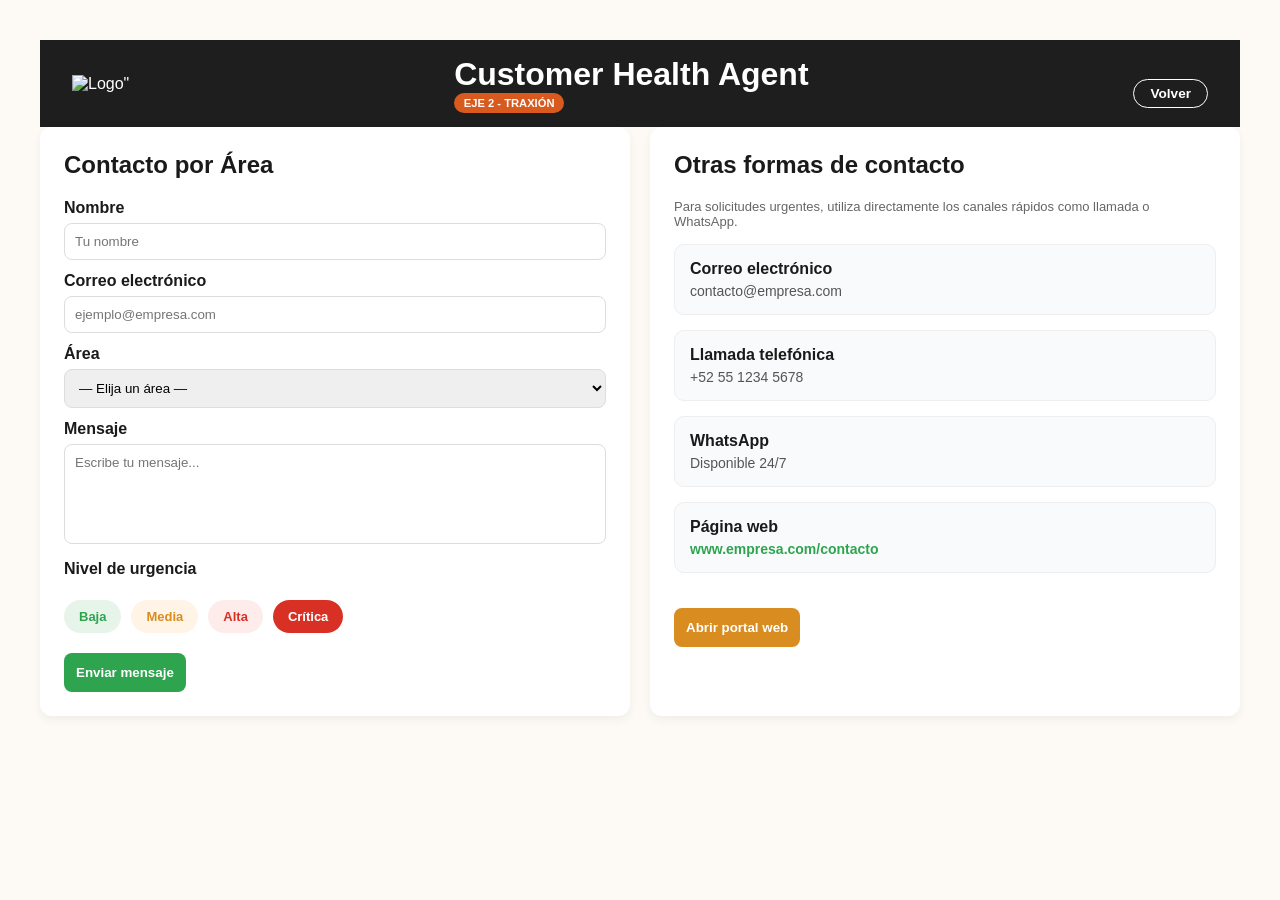
==== contacto_areas.html @ 9cf5ca28 "contacto areas" ====
<!DOCTYPE html>
<html lang="en">
<head>
    <meta charset="UTF-8">
    <meta name="viewport" content="width=device-width, initial-scale=1.0">
    <title>Customer Health Agent - Traxión</title>
    <link rel="stylesheet" href="css/contacto_areas_style.css">
</head>
<body>
    <header class="topbar">
            <div>
            <img class="logo" src="https://traxion.global/hubfs/traxion-global-sitio-mar24/Nuevos%20Logos%20REDIMENSI%C3%93N/Logos%20TRAXION%20-%20No%20tilde/SVG-500x150_17-TRAXION%20ESP%20GRIS.svg" alt=Logo">
        </div>
        <div class="topbar__logo">
            <h1>Customer Health Agent</h1>
            <span class="badge badge--brand">EJE 2 - TRAXIÓN</span>
        </div>
     
        <div class="topbar__filters">
            <a href="./index.html">
                <button class="btn btn--pill active">Volver</button>
            </a>
        </div>
          
    </header>
  <div class="container">

  <!-- FORMULARIO -->
  <div class="card">
    <h2>Contacto por Área</h2>

    <label>Nombre</label>
    <input type="text" placeholder="Tu nombre">

    <label>Correo electrónico</label>
    <input type="email" placeholder="ejemplo@empresa.com">

    <label>Área</label>
    <select id="areaSelect">
        <option value="" selected disabled>— Elija un área —</option>
        <option value="Transporte">Transporte</option>
        <option value="Logística">Logística</option>
        <option value="Tecnología">Tecnología y monitoreo</option>
        <option value="Atención al cliente">Atención al cliente</option>
        <option value="Almacén">Almacén</option>
    </select>

    <label>Mensaje</label>
    <textarea placeholder="Escribe tu mensaje..."></textarea>

    <label>Nivel de urgencia</label>
    <div class="urgency-group">
      <label class="chip low">
        <input type="radio" name="urgency" value="baja" checked>
        Baja
      </label>
      <label class="chip medium">
        <input type="radio" name="urgency" value="media">
        Media
      </label>
      <label class="chip high">
        <input type="radio" name="urgency" value="alta">
        Alta
      </label>
      <label class="chip critical">
        <input type="radio" name="urgency" value="critica">
        Crítica
      </label>
    </div>

    <button class="btn-primary">Enviar mensaje</button>
  </div>

  <!-- OPCIONES DE CONTACTO -->
  <div class="card">
    <h2>Otras formas de contacto</h2>
    <p style="font-size:13px;color:#666;margin-bottom:15px;">
      Para solicitudes urgentes, utiliza directamente los canales rápidos como llamada o WhatsApp.
    </p>
     <div id="contactInfo">
        <div class="contact-option">
      <h4>Correo electrónico</h4>
      <p>contacto@empresa.com</p>
    </div>

    <div class="contact-option">
      <h4>Llamada telefónica</h4>
      <p>+52 55 1234 5678</p>
    </div>

    <div class="contact-option">
      <h4>WhatsApp</h4>
      <p>Disponible 24/7</p>
    </div>

    <div class="contact-option">
      <h4>Página web</h4>
      <p>
        <a class="link" href="#">www.empresa.com/contacto</a>
      </p>
    </div>
    </div>
    

    <button class="btn-secondary">Abrir portal web</button>
  </div>

</div>
<script src="js/contacto_areas.js"></script>
</body>
</html>
---- css/contacto_areas_style.css ----
:root {
    --bg-app: #fdfaf6;
    --bg-card: #ffffff;
    --text-main: #1a1a1a;
    --text-muted: #888888;
    --danger: #d9381e;
    --danger-light: #fbeae8;
    --warning: #d98a1e;
    --warning-light: #fbf0e1;
    --success: #28a745;
    --success-light: #e8f5e9;
    --brand-dark: #1e1e1e;
    --brand-orange: #d95a1e;
    --border-color: #e0e0e0;
    --shadow: 0 2px 8px rgba(0,0,0,0.04);
}

* { margin: 0; padding: 0; box-sizing: border-box; font-family: 'Inter', sans-serif; }
body { background-color: var(--bg-app); color: var(--text-main); }
/* =========================================
/* ── TOPBAR ── */
.logo{
    height: 50px;
}
.topbar {
    display: flex;
    justify-content: space-between;
    align-items: center;
    padding: 1rem 2rem;
    background-color: var(--brand-dark);
    color: white;
    /* position: sticky;
    top: 0;
    z-index: 1000; */
    flex-wrap: wrap;
    gap: 0.75rem;
}
.topbarlogo { display: flex; align-items: center; gap: 1rem; flex-wrap: wrap; }
.topbarlogo h1 { font-size: 1.5rem; font-weight: 700; letter-spacing: -0.5px; }

.topbar__filters { display: flex; gap: 0.75rem; flex-wrap: wrap; }

.badge {
    padding: 0.25rem 0.6rem; border-radius: 12px; font-size: 0.7rem;
    font-weight: 700; text-transform: uppercase; white-space: nowrap;
}
.badge--brand { background-color: var(--brand-orange); color: white; border-radius: 20px; }

.btn--pill {
    padding: 0.4rem 1rem; border-radius: 20px; background: transparent;
    border: 1px solid #444; color: #ccc; cursor: pointer; font-size: 0.85rem;
    white-space: nowrap; transition: all 0.2s;
}
.btn--pill:hover { border-color: white; color: white; }
.btn--pill.active { border-color: white; color: white; }

body {
  font-family: Arial, sans-serif;
  background-color: var(--bg-app);
  margin: 0;
  padding: 40px;
}

.container {
  display: flex;
  gap: 20px;
}

.card {
  background: white;
  border-radius: 12px;
  padding: 24px;
  box-shadow: 0 4px 10px rgba(0,0,0,0.05);
  flex: 1;
}

h2 {
  margin-bottom: 20px;
}

label {
  display: block;
  margin-top: 12px;
  font-weight: bold;
}

input, select, textarea {
  width: 100%;
  padding: 10px;
  margin-top: 6px;
  border-radius: 8px;
  border: 1px solid #ddd;
}

textarea {
  resize: none;
  height: 100px;
}

button {
  margin-top: 20px;
  padding: 12px;
  border: none;
  border-radius: 8px;
  font-weight: bold;
  cursor: pointer;
}

.btn-primary {
  background-color: #2ea44f;
  color: white;
}

.btn-secondary {
  background-color: #d98c1f;
  color: white;
}

.contact-option {
  background: #f9fafb;
  border-radius: 10px;
  padding: 15px;
  margin-bottom: 15px;
  border: 1px solid #eee;
}

.contact-option h4 {
  margin: 0 0 5px 0;
}

.contact-option p {
  margin: 0;
  font-size: 14px;
  color: #555;
}

.link {
  color: #2ea44f;
  font-weight: bold;
  text-decoration: none;
}

.urgency-group {
  display: flex;
  gap: 10px;
  margin-top: 10px;
  flex-wrap: wrap;
}

.chip {
  padding: 8px 14px;
  border-radius: 20px;
  cursor: pointer;
  font-weight: bold;
  font-size: 13px;
  border: 1px solid transparent;
}

.chip input {
  display: none;
}

.low { background-color: #e6f4ea; color: #2ea44f; }
.medium { background-color: #fff4e5; color: #d98c1f; }
.high { background-color: #fdecea; color: #d93025; }
.critical { background-color: #d93025; color: white; }

.chip:hover {
  opacity: 0.85;
}
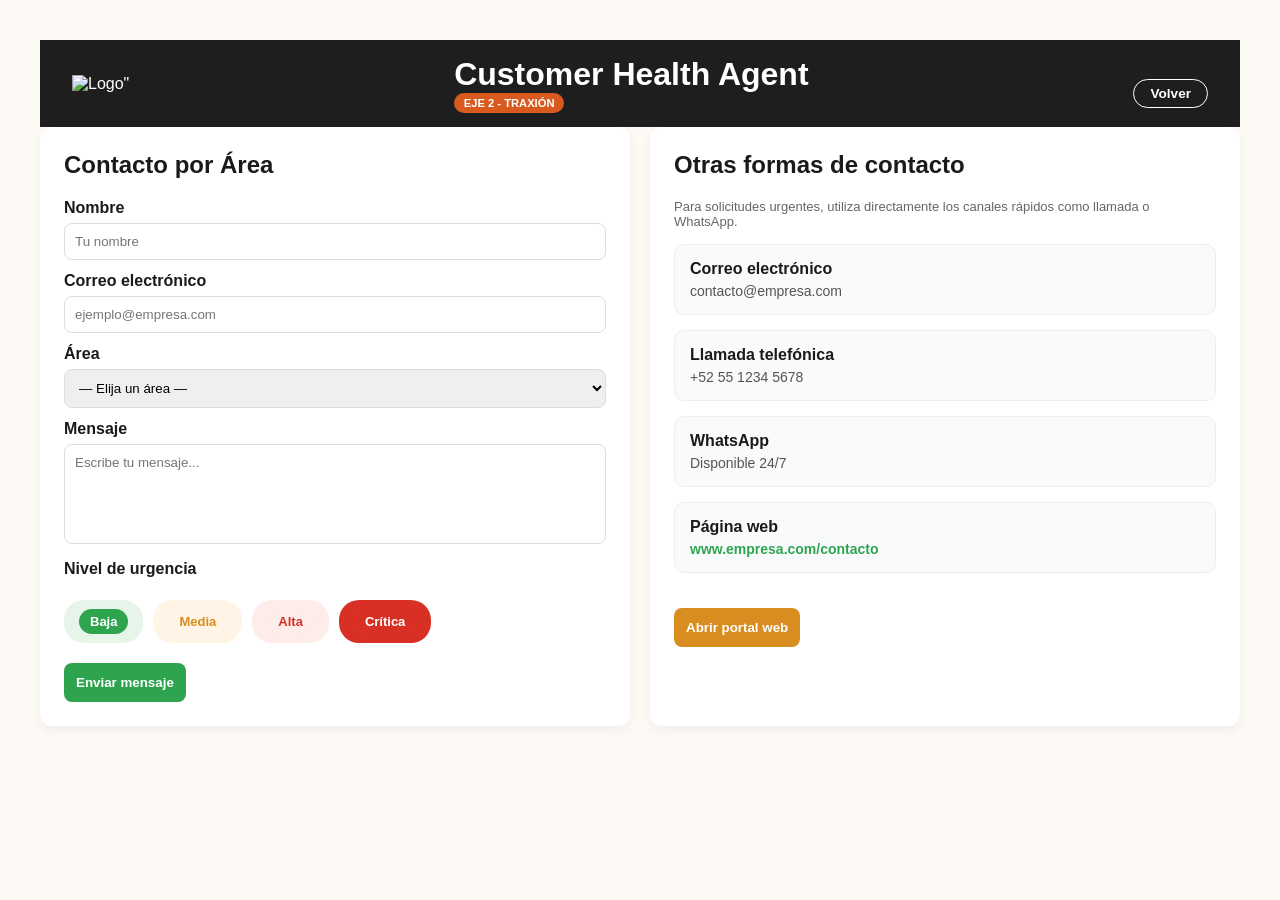
==== commit 7f56f1ad: "botones" ====
--- a/contacto_areas.html
+++ b/contacto_areas.html
@@ -50,22 +50,22 @@
 
     <label>Nivel de urgencia</label>
     <div class="urgency-group">
-      <label class="chip low">
+    <label class="chip low">
         <input type="radio" name="urgency" value="baja" checked>
-        Baja
-      </label>
-      <label class="chip medium">
+        <span>Baja</span>
+    </label>
+    <label class="chip medium">
         <input type="radio" name="urgency" value="media">
-        Media
-      </label>
-      <label class="chip high">
+        <span>Media</span>
+    </label>
+    <label class="chip high">
         <input type="radio" name="urgency" value="alta">
-        Alta
-      </label>
-      <label class="chip critical">
+        <span>Alta</span>
+    </label>
+    <label class="chip critical">
         <input type="radio" name="urgency" value="critica">
-        Crítica
-      </label>
+        <span>Crítica</span>
+    </label>
     </div>
 
     <button class="btn-primary">Enviar mensaje</button>
--- a/css/contacto_areas_style.css
+++ b/css/contacto_areas_style.css
@@ -167,4 +167,28 @@
 
 .chip:hover {
   opacity: 0.85;
-}+}
+
+/* Base de los chips */
+.chip span {
+  display: inline-block;
+  padding: 4px 10px;
+  border-radius: 20px;
+  cursor: pointer;
+  font-weight: bold;
+  font-size: 13px;
+  border: 1px solid transparent;
+  transition: all 0.2s;
+}
+
+/* Colores por tipo */
+.low span { background-color: #e6f4ea; color: #2ea44f; }
+.medium span { background-color: #fff4e5; color: #d98c1f; }
+.high span { background-color: #fdecea; color: #d93025; }
+.critical span { background-color: #d93025; color: white; }
+
+/* Color activo al seleccionar */
+.low input:checked + span { background-color: #2ea44f; color: white; }
+.medium input:checked + span { background-color: #d98c1f; color: white; }
+.high input:checked + span { background-color: #d93025; color: white; }
+.critical input:checked + span { background-color: #b71c1c; color: white; }
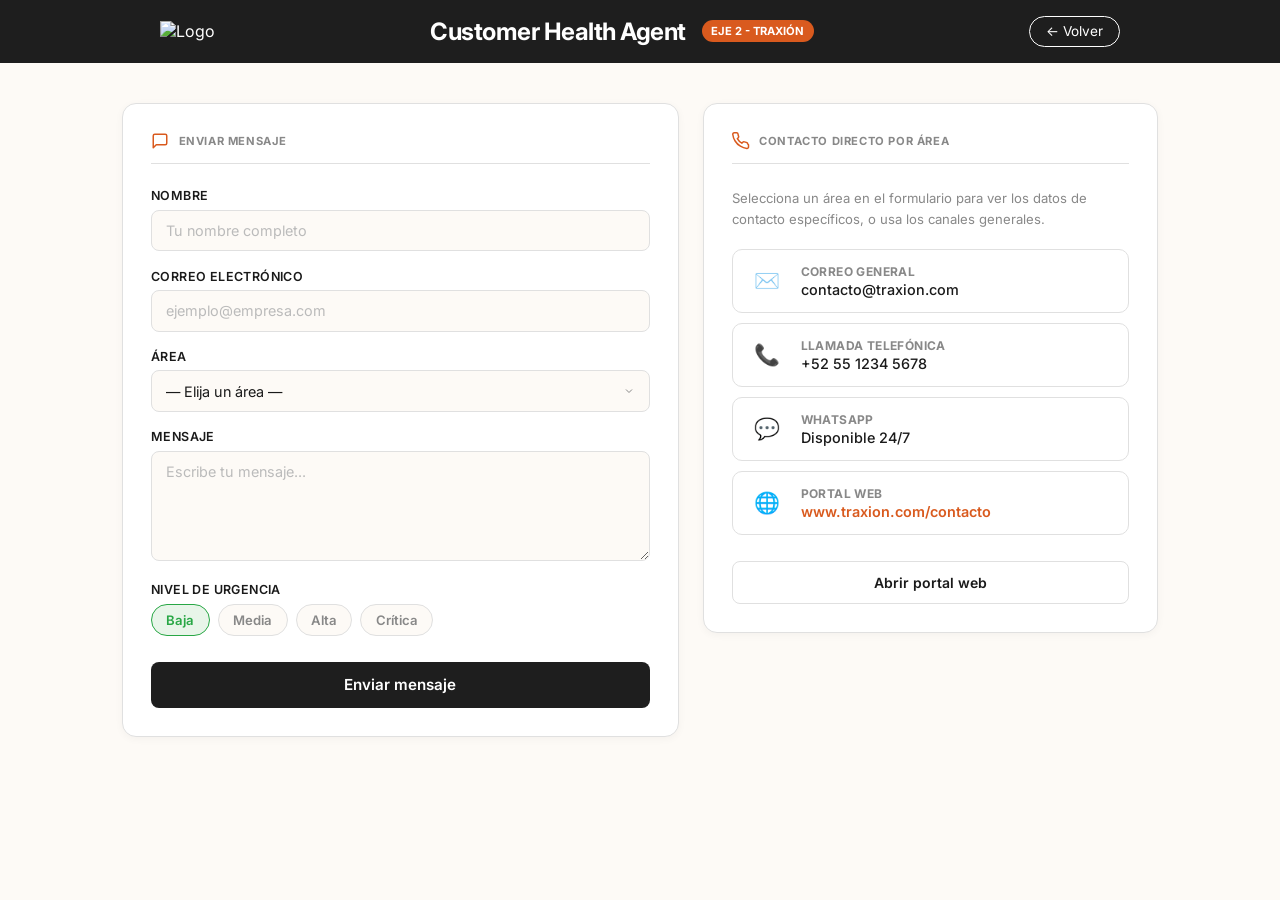
==== commit 4fd5e391: "corregi cosas" ====
--- a/contacto_areas.html
+++ b/contacto_areas.html
@@ -1,111 +1,136 @@
 <!DOCTYPE html>
-<html lang="en">
+<html lang="es">
 <head>
     <meta charset="UTF-8">
     <meta name="viewport" content="width=device-width, initial-scale=1.0">
-    <title>Customer Health Agent - Traxión</title>
+    <title>Contacto por Área - Traxión</title>
+    <link href="https://fonts.googleapis.com/css2?family=Inter:wght@400;500;600;700&display=swap" rel="stylesheet">
+    <link rel="stylesheet" href="css/styles.css"> 
     <link rel="stylesheet" href="css/contacto_areas_style.css">
 </head>
 <body>
     <header class="topbar">
-            <div>
-            <img class="logo" src="https://traxion.global/hubfs/traxion-global-sitio-mar24/Nuevos%20Logos%20REDIMENSI%C3%93N/Logos%20TRAXION%20-%20No%20tilde/SVG-500x150_17-TRAXION%20ESP%20GRIS.svg" alt=Logo">
+        <div>
+            <img class="logo" src="https://traxion.global/hubfs/traxion-global-sitio-mar24/Nuevos%20Logos%20REDIMENSI%C3%93N/Logos%20TRAXION%20-%20No%20tilde/SVG-500x150_17-TRAXION%20ESP%20GRIS.svg" alt="Logo">
         </div>
         <div class="topbar__logo">
             <h1>Customer Health Agent</h1>
             <span class="badge badge--brand">EJE 2 - TRAXIÓN</span>
         </div>
-     
         <div class="topbar__filters">
-            <a href="./index.html">
-                <button class="btn btn--pill active">Volver</button>
+            <a href="index.html" style="text-decoration:none;">
+                <button class="btn btn--pill active">← Volver</button>
             </a>
         </div>
-          
     </header>
-  <div class="container">
 
-  <!-- FORMULARIO -->
-  <div class="card">
-    <h2>Contacto por Área</h2>
+    <div class="contacto-container">
 
-    <label>Nombre</label>
-    <input type="text" placeholder="Tu nombre">
+        <!-- FORMULARIO -->
+        <div class="contacto-card">
+            <div class="contacto-card__header">
+                <svg width="18" height="18" viewBox="0 0 24 24" fill="none" stroke="currentColor" stroke-width="2" stroke-linecap="round" stroke-linejoin="round"><path d="M21 15a2 2 0 0 1-2 2H7l-4 4V5a2 2 0 0 1 2-2h14a2 2 0 0 1 2 2z"></path></svg>
+                Enviar Mensaje
+            </div>
 
-    <label>Correo electrónico</label>
-    <input type="email" placeholder="ejemplo@empresa.com">
+            <div class="form-group">
+                <label class="form-label">Nombre</label>
+                <input type="text" id="inputNombre" class="form-input" placeholder="Tu nombre completo">
+            </div>
 
-    <label>Área</label>
-    <select id="areaSelect">
-        <option value="" selected disabled>— Elija un área —</option>
-        <option value="Transporte">Transporte</option>
-        <option value="Logística">Logística</option>
-        <option value="Tecnología">Tecnología y monitoreo</option>
-        <option value="Atención al cliente">Atención al cliente</option>
-        <option value="Almacén">Almacén</option>
-    </select>
+            <div class="form-group">
+                <label class="form-label">Correo electrónico</label>
+                <input type="email" id="inputCorreo" class="form-input" placeholder="ejemplo@empresa.com">
+            </div>
 
-    <label>Mensaje</label>
-    <textarea placeholder="Escribe tu mensaje..."></textarea>
+            <div class="form-group">
+                <label class="form-label">Área</label>
+                <select id="areaSelect" class="form-input">
+                    <option value="" selected disabled>— Elija un área —</option>
+                    <option value="Transporte">Transporte</option>
+                    <option value="Logística">Logística</option>
+                    <option value="Tecnología">Tecnología y monitoreo</option>
+                    <option value="Atención al cliente">Atención al cliente</option>
+                    <option value="Almacén">Almacén</option>
+                </select>
+            </div>
 
-    <label>Nivel de urgencia</label>
-    <div class="urgency-group">
-    <label class="chip low">
-        <input type="radio" name="urgency" value="baja" checked>
-        <span>Baja</span>
-    </label>
-    <label class="chip medium">
-        <input type="radio" name="urgency" value="media">
-        <span>Media</span>
-    </label>
-    <label class="chip high">
-        <input type="radio" name="urgency" value="alta">
-        <span>Alta</span>
-    </label>
-    <label class="chip critical">
-        <input type="radio" name="urgency" value="critica">
-        <span>Crítica</span>
-    </label>
+            <div class="form-group">
+                <label class="form-label">Mensaje</label>
+                <textarea id="inputMensaje" class="form-input form-textarea" placeholder="Escribe tu mensaje..."></textarea>
+            </div>
+
+            <div class="form-group">
+                <label class="form-label">Nivel de urgencia</label>
+                <div class="urgency-group">
+                    <label class="chip chip--low">
+                        <input type="radio" name="urgency" value="baja" checked>
+                        <span>Baja</span>
+                    </label>
+                    <label class="chip chip--medium">
+                        <input type="radio" name="urgency" value="media">
+                        <span>Media</span>
+                    </label>
+                    <label class="chip chip--high">
+                        <input type="radio" name="urgency" value="alta">
+                        <span>Alta</span>
+                    </label>
+                    <label class="chip chip--critical">
+                        <input type="radio" name="urgency" value="critica">
+                        <span>Crítica</span>
+                    </label>
+                </div>
+            </div>
+
+            <button class="btn-send" id="btnEnviar">Enviar mensaje</button>
+        </div>
+
+        <!-- OPCIONES DE CONTACTO DIRECTO -->
+        <div class="contacto-card">
+            <div class="contacto-card__header">
+                <svg width="18" height="18" viewBox="0 0 24 24" fill="none" stroke="currentColor" stroke-width="2" stroke-linecap="round" stroke-linejoin="round"><path d="M22 16.92v3a2 2 0 0 1-2.18 2 19.79 19.79 0 0 1-8.63-3.07A19.5 19.5 0 0 1 4.15 12 19.79 19.79 0 0 1 1.07 3.38 2 2 0 0 1 3.06 1h3a2 2 0 0 1 2 1.72c.127.96.361 1.903.7 2.81a2 2 0 0 1-.45 2.11L7.09 8.91a16 16 0 0 0 6 6l1.27-1.27a2 2 0 0 1 2.11-.45c.907.339 1.85.573 2.81.7A2 2 0 0 1 21 16z"></path></svg>
+                Contacto Directo por Área
+            </div>
+            <p class="contacto-card__subtitle">
+                Selecciona un área en el formulario para ver los datos de contacto específicos, o usa los canales generales.
+            </p>
+
+            <div id="contactInfo">
+                <div class="contact-option">
+                    <div class="contact-option__icon">✉️</div>
+                    <div>
+                        <h4 class="contact-option__title">Correo general</h4>
+                        <p class="contact-option__value">contacto@traxion.com</p>
+                    </div>
+                </div>
+                <div class="contact-option">
+                    <div class="contact-option__icon">📞</div>
+                    <div>
+                        <h4 class="contact-option__title">Llamada telefónica</h4>
+                        <p class="contact-option__value">+52 55 1234 5678</p>
+                    </div>
+                </div>
+                <div class="contact-option">
+                    <div class="contact-option__icon">💬</div>
+                    <div>
+                        <h4 class="contact-option__title">WhatsApp</h4>
+                        <p class="contact-option__value">Disponible 24/7</p>
+                    </div>
+                </div>
+                <div class="contact-option">
+                    <div class="contact-option__icon">🌐</div>
+                    <div>
+                        <h4 class="contact-option__title">Portal web</h4>
+                        <p class="contact-option__value"><a class="contacto-link" href="#">www.traxion.com/contacto</a></p>
+                    </div>
+                </div>
+            </div>
+
+            <button class="btn-secondary-contacto">Abrir portal web</button>
+        </div>
+
     </div>
 
-    <button class="btn-primary">Enviar mensaje</button>
-  </div>
-
-  <!-- OPCIONES DE CONTACTO -->
-  <div class="card">
-    <h2>Otras formas de contacto</h2>
-    <p style="font-size:13px;color:#666;margin-bottom:15px;">
-      Para solicitudes urgentes, utiliza directamente los canales rápidos como llamada o WhatsApp.
-    </p>
-     <div id="contactInfo">
-        <div class="contact-option">
-      <h4>Correo electrónico</h4>
-      <p>contacto@empresa.com</p>
-    </div>
-
-    <div class="contact-option">
-      <h4>Llamada telefónica</h4>
-      <p>+52 55 1234 5678</p>
-    </div>
-
-    <div class="contact-option">
-      <h4>WhatsApp</h4>
-      <p>Disponible 24/7</p>
-    </div>
-
-    <div class="contact-option">
-      <h4>Página web</h4>
-      <p>
-        <a class="link" href="#">www.empresa.com/contacto</a>
-      </p>
-    </div>
-    </div>
-    
-
-    <button class="btn-secondary">Abrir portal web</button>
-  </div>
-
-</div>
-<script src="js/contacto_areas.js"></script>
+    <script src="js/contacto_areas.js"></script>
 </body>
 </html>
--- a/css/styles.css
+++ b/css/styles.css
@@ -0,0 +1,451 @@
+/* =========================================
+   1. VARIABLES Y COLORES
+   ========================================= */
+:root {
+    --bg-app: #fdfaf6;
+    --bg-card: #ffffff;
+    --text-main: #1a1a1a;
+    --text-muted: #888888;
+    --danger: #d9381e;
+    --danger-light: #fbeae8;
+    --warning: #d98a1e;
+    --warning-light: #fbf0e1;
+    --success: #28a745;
+    --success-light: #e8f5e9;
+    --brand-dark: #1e1e1e;
+    --brand-orange: #d95a1e;
+    --border-color: #e0e0e0;
+    --shadow: 0 2px 8px rgba(0,0,0,0.04);
+}
+
+* { margin: 0; padding: 0; box-sizing: border-box; font-family: 'Inter', sans-serif; }
+body { background-color: var(--bg-app); color: var(--text-main); }
+
+/* =========================================
+   2. TOPBAR
+   ========================================= */
+.topbar {
+    display: flex;
+    justify-content: space-between;
+    align-items: center;
+    padding: 1rem 10rem;
+    background-color: var(--brand-dark);
+    color: white;
+    flex-wrap: wrap;     
+    gap: 0.75rem;        
+    position: sticky;    /* Le dice al navegador que se "pegue" al hacer scroll */
+    top: 0;              /* Se pega exactamente en el tope (0 pixeles) de la pantalla */
+    z-index: 1000;       /* Asegura que la barra siempre pase por encima de las tarjetas y no por detrás */
+}
+.topbar__logo { display: flex; align-items: center; gap: 1rem; flex-wrap: wrap; }
+.topbar__logo h1 { font-size: 1.5rem; font-weight: 700; letter-spacing: -0.5px; }
+.topbar__subtitle { color: #aaa; font-size: 0.85rem; margin-left: 1rem; }
+
+.topbar__filters { display: flex; gap: 0.5rem; flex-wrap: wrap; } /* ← flex-wrap NUEVO */
+
+/* =========================================
+   3. DASHBOARD Y LAYOUT
+   ========================================= */
+.logo{
+    height: 50px;
+}
+
+.dashboard { max-width: 1280px; margin: 0 auto; padding: 2rem; }
+
+.kpi-summary {
+    display: grid;
+    grid-template-columns: repeat(4, 1fr);
+    gap: 1rem;
+    margin-bottom: 2rem;
+}
+
+.clients__header {
+    display: flex;
+    justify-content: space-between;
+    align-items: center;
+    margin-bottom: 1.5rem;
+    border-top: 1px solid var(--border-color);
+    padding-top: 1.5rem;
+    flex-wrap: wrap;   
+    gap: 0.75rem;      
+}
+.clients__header h2 { font-size: 1.2rem; font-weight: 600; }
+
+.clients__grid {
+    display: grid;
+    grid-template-columns: repeat(3, 1fr);
+    gap: 1.5rem;
+}
+
+/* =========================================
+   3.5. GRAFICAS (Grafica y agente)
+   ========================================= */
+.Logistic {
+    display: grid;
+    grid-template-columns: 1.25fr 1fr;
+    gap: 1.5rem;
+    margin-bottom: 2rem;
+}
+
+.graphics, .panel-analisis {
+    background: var(--bg-card);
+    border-radius: 12px;
+    padding: 1.5rem;
+    box-shadow: var(--shadow);
+    border: 1px solid var(--border-color);
+    display: flex;
+    flex-direction: column;
+}
+
+/* Encabezado de sección — igual que clients__header */
+.graphics h2 {
+    font-size: 1.2rem;
+    font-weight: 600;
+    color: var(--text-main);
+    padding-bottom: 1rem;
+    border-bottom: 1px solid var(--border-color);
+    margin-bottom: 0;
+}
+
+/* Label "AGENTE AI" — igual que kpi-card__title */
+.panel-analisis__eyebrow {
+    font-size: 0.75rem;
+    font-weight: 700;
+    color: var(--brand-orange);
+    text-transform: uppercase;
+    letter-spacing: 0.5px;
+    margin-bottom: 0.35rem;
+}
+
+/* Título principal del panel */
+.panel-analisis h3 {
+    font-size: 1.2rem;
+    font-weight: 600;
+    color: var(--text-main);
+    padding-bottom: 1rem;
+    border-bottom: 1px solid var(--border-color);
+    margin-bottom: 1rem;
+}
+
+.panel-analisis p {
+    font-size: 0.875rem;
+    color: var(--text-muted);
+    line-height: 1.65;
+    flex: 1;
+    margin-bottom: 1.5rem;
+}
+
+.panel-analisis b {
+    color: var(--text-main);
+    font-weight: 600;
+}
+
+/* ── Gráfica de barras ── */
+.grafica {
+    height: 200px;
+    display: flex;
+    align-items: flex-end;
+    justify-content: space-around;
+    position: relative;
+    padding-bottom: 8px;
+    border-bottom: 2px solid var(--border-color);
+    margin-top: 2rem;
+    margin-bottom: 1.25rem;
+}
+
+.meta {
+    position: absolute;
+    bottom: 85%;
+    left: 0;
+    width: 100%;
+    border-top: 1px dashed var(--border-color);
+    z-index: 1;
+}
+
+.meta span {
+    position: absolute;
+    top: -7px;           /* Centra el número exactamente a la mitad de la línea */
+    right: 0;            /* Lo mueve a la derecha, donde se ve más limpio */
+    left: auto;          /* Anula el left:0 que estaba causando el problema */
+    font-size: 0.75rem;
+    color: var(--text-muted);
+    font-weight: 700;
+    background: var(--bg-card); /* Fondo blanco para que corte la línea punteada */
+    padding-left: 10px;  /* Le da un respiro visual antes de que empiece la línea */
+    line-height: 1;
+}
+
+.grupo-barra {
+    display: flex;
+    flex-direction: column;
+    align-items: center;
+    width: clamp(70px, 16vw, 100px);
+    z-index: 2;
+    height: 100%;
+    justify-content: flex-end;
+}
+
+.barra {
+    width: 60px;
+    border-radius: 6px 6px 0 0;
+    display: flex;
+    justify-content: center;
+    align-items: flex-start;
+    padding-top: 6px;
+    transition: height 0.9s cubic-bezier(0.34, 1.56, 0.64, 1);
+}
+
+.porcentaje {
+    color: white;
+    font-size: 0.7rem;
+    font-weight: 700;
+}
+
+.titulo-barra {
+    font-size: 8rem;
+    font-weight: 500;
+    color: var(--text-muted);
+    text-align: center;
+    margin-top: 15px;
+    line-height: 1.2;
+    height: 28px;
+}
+
+/* ── Leyenda ── */
+.leyenda {
+    display: flex;
+    justify-content: center;
+    gap: 1.25rem;
+}
+
+.estado {
+    display: flex;
+    align-items: center;
+    gap: 6px;
+    font-size: 0.75rem;
+    color: var(--text-muted);
+}
+
+.estado .color {
+    width: 10px;
+    height: 10px;
+    border-radius: 3px;
+}
+
+.color.verde   { background-color: var(--success); }
+.color.amarillo { background-color: var(--warning); }
+.color.rojo    { background-color: var(--danger); }
+
+/* ── Botones del panel — reutilizan el sistema existente ── */
+.botones {
+    display: flex;
+    flex-direction: column;
+    gap: 0.75rem;
+}
+
+.btn-contacto {
+   width: 100%;
+    padding: 0.85rem 1rem;
+    font-size: 0.9rem;
+    font-weight: 600; /* Letra un poco más gruesa para que se lea mejor */
+    text-align: center;
+    border-radius: 8px; /* Bordes redondeados modernos estilo píldora */
+    cursor: pointer;
+    transition: all 0.2s ease;
+     background-color: var(--bg-card);
+}
+.btn-contacto {
+    border: 1px solid var(--border-color);
+    color: var(--text-main);
+    background-color: transparent;
+}
+
+.btn-contacto:hover {
+    background-color: #f0f0f0;
+    border-color: #bbb;
+}
+
+
+.btn-analisis {
+    flex: 1;
+    padding: 0.7rem 1rem;
+    font-size: 0.85rem;
+    font-weight: 500;
+    text-align: center;
+    border-radius: 8px;
+    border: 1px solid #000;
+    background-color: #000;
+    color: #fff;
+    cursor: pointer;
+    transition: all 0.2s ease;
+}
+.btn-analisis:hover {
+    background-color: #333;
+    box-shadow: 0 4px 8px rgba(0,0,0,0.15);
+    transform: translateY(-1px);
+}
+
+@media (max-width: 900px) {
+    .Logistic { grid-template-columns: 1fr; }
+    .barra { width: clamp(35px, 9vw, 55px); } /* ← Barras más anchas en móvil */
+    .grupo-barra { width: clamp(50px, 12vw, 70px); }
+}
+/* =========================================
+   4. TARJETAS (CARDS)
+   ========================================= */
+.kpi-card, .client-card {
+    background-color: var(--bg-card);
+    border-radius: 12px;
+    padding: 1.2rem;
+    box-shadow: var(--shadow);
+    border: 1px solid var(--border-color);
+}
+
+.kpi-card { display: flex; flex-direction: column; gap: 0.5rem; }
+.kpi-card__title { font-size: 0.75rem; font-weight: 700; color: var(--text-muted); letter-spacing: 0.5px; }
+.kpi-card__value { font-size: 2rem; font-weight: 600; }
+.kpi-card__subtitle { font-size: 0.85rem; color: var(--text-muted); }
+
+.client-card {
+    display: flex;
+    flex-direction: column;
+    position: relative;
+    overflow: hidden;
+    padding: 24px;
+}
+
+.card--danger { border-top: 4px solid var(--danger); }
+.card--warning { border-top: 4px solid var(--warning); }
+.card--success { border-top: 4px solid var(--success); }
+
+.client-card__header {
+    display: flex;
+    justify-content: space-between;
+    align-items: flex-start;
+    margin-bottom: 1rem;
+    gap: 0.5rem;         
+}
+
+.client-card__name { font-size: 1.1rem; font-weight: 600; margin-bottom: 0.2rem; }
+.client-card__meta { font-size: 0.8rem; color: var(--text-muted); }
+
+.client-card__metrics {
+    display: flex;
+    justify-content: space-between;
+    margin-bottom: 0.75rem;
+}
+
+.metric { display: flex; flex-direction: column; align-items: center; gap: 0.2rem; }
+.metric__value { font-weight: 600; font-size: 1.1rem; }
+.metric__label { font-size: 0.7rem; color: var(--text-muted); text-transform: uppercase; }
+
+.client-card__trend { margin-bottom: 1rem; }
+.badge-trend { font-size: 0.8rem; font-weight: 500; }
+
+/* =========================================
+   5. BOTONES Y ETIQUETAS
+   ========================================= */
+.badge {
+    padding: 0.25rem 0.6rem;
+    border-radius: 12px;
+    font-size: 0.7rem;
+    font-weight: 700;
+    text-transform: uppercase;
+    white-space: nowrap;  
+    flex-shrink: 0;       
+}
+.badge--brand { background-color: var(--brand-orange); color: white; border-radius: 20px; }
+.badge--danger-light { background-color: var(--danger-light); color: var(--danger); }
+.badge--warning-light { background-color: var(--warning-light); color: var(--warning); }
+.badge--success-light { background-color: var(--success-light); color: var(--success); }
+
+.btn--pill {
+    padding: 0.4rem 1rem;
+    border-radius: 20px;
+    background: transparent;
+    border: 1px solid #444;
+    color: #ccc;
+    cursor: pointer;
+    font-size: 0.85rem;
+    white-space: nowrap;
+}
+.btn--pill.active { border-color: white; color: white; }
+
+.client-card__actions {
+    display: flex;
+    gap: 10px;
+    margin-top: auto;
+    padding-top: 1rem;
+}
+
+.btn--outline-full {
+    flex: 1;
+    padding: 0.7rem 0.5rem;
+    font-size: 0.85rem;
+    font-weight: 500;
+    text-align: center;
+    text-decoration: none;
+    border-radius: 8px;
+    border: 1px solid var(--border-color);
+    color: var(--text-main);
+    background-color: #f9f9f9;
+    transition: all 0.2s ease;
+    display: inline-block;
+    white-space: nowrap;
+}
+.btn--outline-full:hover { background-color: #eeeeee; border-color: #bbbbbb; color: #000; }
+.btn--primary { background-color: #000 !important; color: #fff !important; border-color: #000 !important; }
+.btn--primary:hover { background-color: #333 !important; color: #fff !important; box-shadow: 0 4px 8px rgba(0,0,0,0.2); }
+
+.search-bar {
+    padding: 0.6rem 1rem;
+    border-radius: 30px;
+    border: 1px solid var(--border-color);
+    width: 300px;
+    font-size: 0.9rem;
+    outline: none;
+    background-color: #ffffff;
+    transition: all 0.3s ease;
+}
+.search-bar:focus {
+    border-color: var(--border-color);
+    box-shadow: 0 0 0 4px rgba(221,177,157,0.1);
+    width: 350px;
+}
+
+.text-danger { color: var(--danger); }
+.text-warning { color: var(--warning); }
+.text-success { color: var(--success); }
+.text-main { color: var(--text-main); }
+
+/* =========================================
+   6. RESPONSIVE  ← TODO NUEVO
+   ========================================= */
+@media (max-width: 1100px) {
+    .topbar { padding: 1rem 2rem; }
+}
+
+@media (max-width: 900px) {
+    .kpi-summary { grid-template-columns: repeat(2, 1fr); }
+    .clients__grid { grid-template-columns: repeat(2, 1fr); }
+    .search-bar { width: 220px; }
+    .search-bar:focus { width: 240px; }
+}
+
+@media (max-width: 600px) {
+    .topbar { padding: 0.75rem 1rem; }
+    .topbar__logo h1 { font-size: 1.1rem; }
+    .dashboard { padding: 1rem; }
+    .kpi-summary { grid-template-columns: repeat(2, 1fr); gap: 0.75rem; }
+    .kpi-card__value { font-size: 1.6rem; }
+    .clients__grid { grid-template-columns: 1fr; }
+    .clients__header { flex-direction: column; align-items: flex-start; }
+    .search-bar { width: 100%; }
+    .search-bar:focus { width: 100%; }
+    .client-card { padding: 16px; }
+    .btn--outline-full { font-size: 0.78rem; padding: 0.6rem 0.4rem; }
+}
+
+.grafica { height: 220px; margin-top: 1.5rem; }
+.titulo-barra { font-size: 0.8rem; }
+.porcentaje { font-size: 0.8rem; }
--- a/css/contacto_areas_style.css
+++ b/css/contacto_areas_style.css
@@ -1,194 +1,297 @@
-:root {
-    --bg-app: #fdfaf6;
-    --bg-card: #ffffff;
-    --text-main: #1a1a1a;
-    --text-muted: #888888;
-    --danger: #d9381e;
-    --danger-light: #fbeae8;
-    --warning: #d98a1e;
-    --warning-light: #fbf0e1;
-    --success: #28a745;
-    --success-light: #e8f5e9;
-    --brand-dark: #1e1e1e;
-    --brand-orange: #d95a1e;
-    --border-color: #e0e0e0;
-    --shadow: 0 2px 8px rgba(0,0,0,0.04);
-}
-
-* { margin: 0; padding: 0; box-sizing: border-box; font-family: 'Inter', sans-serif; }
-body { background-color: var(--bg-app); color: var(--text-main); }
 /* =========================================
-/* ── TOPBAR ── */
-.logo{
-    height: 50px;
-}
-.topbar {
-    display: flex;
-    justify-content: space-between;
+   CONTACTO POR ÁREA - ESTILOS ESPECÍFICOS
+   (Requiere css/styles.css cargado primero)
+   ========================================= */
+
+/* --- LAYOUT PRINCIPAL --- */
+.contacto-container {
+    display: grid;
+    grid-template-columns: 1.1fr 0.9fr;
+    gap: 1.5rem;
+    max-width: 1100px;
+    margin: 2.5rem auto;
+    padding: 0 2rem;
+    align-items: start;
+}
+
+/* --- CARD CONTENEDOR --- */
+.contacto-card {
+    background: var(--bg-card);
+    border-radius: 14px;
+    padding: 1.75rem;
+    box-shadow: var(--shadow);
+    border: 1px solid var(--border-color);
+}
+
+.contacto-card__header {
+    display: flex;
     align-items: center;
-    padding: 1rem 2rem;
-    background-color: var(--brand-dark);
+    gap: 0.6rem;
+    font-size: 0.7rem;
+    font-weight: 700;
+    letter-spacing: 0.6px;
+    color: var(--text-muted);
+    text-transform: uppercase;
+    margin-bottom: 1.5rem;
+    padding-bottom: 0.85rem;
+    border-bottom: 1px solid var(--border-color);
+}
+
+.contacto-card__header svg {
+    color: var(--brand-orange);
+    flex-shrink: 0;
+}
+
+.contacto-card__subtitle {
+    font-size: 0.82rem;
+    color: var(--text-muted);
+    margin-bottom: 1.25rem;
+    line-height: 1.55;
+}
+
+/* --- GRUPOS DE FORMULARIO --- */
+.form-group {
+    margin-bottom: 1.1rem;
+}
+
+.form-label {
+    display: block;
+    font-size: 0.78rem;
+    font-weight: 600;
+    color: var(--text-main);
+    margin-bottom: 0.4rem;
+    text-transform: uppercase;
+    letter-spacing: 0.4px;
+}
+
+.form-input {
+    width: 100%;
+    padding: 0.7rem 0.9rem;
+    border: 1px solid var(--border-color);
+    border-radius: 8px;
+    font-size: 0.9rem;
+    font-family: 'Inter', sans-serif;
+    color: var(--text-main);
+    background: var(--bg-app);
+    transition: border-color 0.2s, box-shadow 0.2s;
+    outline: none;
+    appearance: none;
+    -webkit-appearance: none;
+}
+
+.form-input:focus {
+    border-color: var(--brand-orange);
+    box-shadow: 0 0 0 3px rgba(217, 90, 30, 0.12);
+    background: white;
+}
+
+.form-input::placeholder {
+    color: #bbb;
+}
+
+/* Select con flecha personalizada */
+select.form-input {
+    background-image: url("data:image/svg+xml,%3Csvg xmlns='http://www.w3.org/2000/svg' width='12' height='12' viewBox='0 0 24 24' fill='none' stroke='%23888' stroke-width='2'%3E%3Cpolyline points='6 9 12 15 18 9'%3E%3C/polyline%3E%3C/svg%3E");
+    background-repeat: no-repeat;
+    background-position: right 0.85rem center;
+    padding-right: 2.25rem;
+    cursor: pointer;
+}
+
+.form-textarea {
+    resize: vertical;
+    min-height: 110px;
+}
+
+/* --- CHIPS DE URGENCIA --- */
+.urgency-group {
+    display: flex;
+    gap: 0.5rem;
+    flex-wrap: wrap;
+}
+
+.chip {
+    display: flex;
+    align-items: center;
+    gap: 0.4rem;
+    padding: 0.45rem 0.9rem;
+    border-radius: 20px;
+    border: 1.5px solid var(--border-color);
+    cursor: pointer;
+    font-size: 0.82rem;
+    font-weight: 600;
+    transition: all 0.2s ease;
+    user-select: none;
+    background: var(--bg-app);
+    color: var(--text-muted);
+}
+
+.chip input[type="radio"] {
+    display: none;
+}
+
+/* Estados seleccionados con CSS puro */
+.chip--low:has(input:checked)      { border-color: var(--success); background: var(--success-light); color: var(--success); }
+.chip--medium:has(input:checked)   { border-color: #888; background: #f0f0f0; color: #555; }
+.chip--high:has(input:checked)     { border-color: var(--warning); background: var(--warning-light); color: var(--warning); }
+.chip--critical:has(input:checked) { border-color: var(--danger); background: var(--danger-light); color: var(--danger); }
+
+.chip:hover { border-color: #aaa; background: #f5f5f5; }
+
+/* --- BOTÓN ENVIAR --- */
+.btn-send {
+    width: 100%;
+    padding: 0.85rem 1.25rem;
+    margin-top: 0.5rem;
+    background: var(--brand-dark);
     color: white;
-    /* position: sticky;
-    top: 0;
-    z-index: 1000; */
-    flex-wrap: wrap;
-    gap: 0.75rem;
-}
-.topbarlogo { display: flex; align-items: center; gap: 1rem; flex-wrap: wrap; }
-.topbarlogo h1 { font-size: 1.5rem; font-weight: 700; letter-spacing: -0.5px; }
-
-.topbar__filters { display: flex; gap: 0.75rem; flex-wrap: wrap; }
-
-.badge {
-    padding: 0.25rem 0.6rem; border-radius: 12px; font-size: 0.7rem;
-    font-weight: 700; text-transform: uppercase; white-space: nowrap;
-}
-.badge--brand { background-color: var(--brand-orange); color: white; border-radius: 20px; }
-
-.btn--pill {
-    padding: 0.4rem 1rem; border-radius: 20px; background: transparent;
-    border: 1px solid #444; color: #ccc; cursor: pointer; font-size: 0.85rem;
-    white-space: nowrap; transition: all 0.2s;
-}
-.btn--pill:hover { border-color: white; color: white; }
-.btn--pill.active { border-color: white; color: white; }
-
-body {
-  font-family: Arial, sans-serif;
-  background-color: var(--bg-app);
-  margin: 0;
-  padding: 40px;
-}
-
-.container {
-  display: flex;
-  gap: 20px;
-}
-
-.card {
-  background: white;
-  border-radius: 12px;
-  padding: 24px;
-  box-shadow: 0 4px 10px rgba(0,0,0,0.05);
-  flex: 1;
-}
-
-h2 {
-  margin-bottom: 20px;
-}
-
-label {
-  display: block;
-  margin-top: 12px;
-  font-weight: bold;
-}
-
-input, select, textarea {
-  width: 100%;
-  padding: 10px;
-  margin-top: 6px;
-  border-radius: 8px;
-  border: 1px solid #ddd;
-}
-
-textarea {
-  resize: none;
-  height: 100px;
-}
-
-button {
-  margin-top: 20px;
-  padding: 12px;
-  border: none;
-  border-radius: 8px;
-  font-weight: bold;
-  cursor: pointer;
-}
-
-.btn-primary {
-  background-color: #2ea44f;
-  color: white;
-}
-
-.btn-secondary {
-  background-color: #d98c1f;
-  color: white;
-}
-
+    border: none;
+    border-radius: 8px;
+    font-size: 0.95rem;
+    font-weight: 600;
+    font-family: 'Inter', sans-serif;
+    cursor: pointer;
+    transition: background 0.2s ease, transform 0.15s ease, box-shadow 0.2s ease;
+}
+
+.btn-send:hover {
+    background: #333;
+    transform: translateY(-1px);
+    box-shadow: 0 4px 12px rgba(0, 0, 0, 0.2);
+}
+
+.btn-send:active {
+    transform: translateY(0);
+}
+
+/* --- OPCIONES DE CONTACTO --- */
 .contact-option {
-  background: #f9fafb;
-  border-radius: 10px;
-  padding: 15px;
-  margin-bottom: 15px;
-  border: 1px solid #eee;
-}
-
-.contact-option h4 {
-  margin: 0 0 5px 0;
-}
-
-.contact-option p {
-  margin: 0;
-  font-size: 14px;
-  color: #555;
-}
-
-.link {
-  color: #2ea44f;
-  font-weight: bold;
-  text-decoration: none;
-}
-
-.urgency-group {
-  display: flex;
-  gap: 10px;
-  margin-top: 10px;
-  flex-wrap: wrap;
-}
-
-.chip {
-  padding: 8px 14px;
-  border-radius: 20px;
-  cursor: pointer;
-  font-weight: bold;
-  font-size: 13px;
-  border: 1px solid transparent;
-}
-
-.chip input {
-  display: none;
-}
-
-.low { background-color: #e6f4ea; color: #2ea44f; }
-.medium { background-color: #fff4e5; color: #d98c1f; }
-.high { background-color: #fdecea; color: #d93025; }
-.critical { background-color: #d93025; color: white; }
-
-.chip:hover {
-  opacity: 0.85;
-}
-
-/* Base de los chips */
-.chip span {
-  display: inline-block;
-  padding: 4px 10px;
-  border-radius: 20px;
-  cursor: pointer;
-  font-weight: bold;
-  font-size: 13px;
-  border: 1px solid transparent;
-  transition: all 0.2s;
-}
-
-/* Colores por tipo */
-.low span { background-color: #e6f4ea; color: #2ea44f; }
-.medium span { background-color: #fff4e5; color: #d98c1f; }
-.high span { background-color: #fdecea; color: #d93025; }
-.critical span { background-color: #d93025; color: white; }
-
-/* Color activo al seleccionar */
-.low input:checked + span { background-color: #2ea44f; color: white; }
-.medium input:checked + span { background-color: #d98c1f; color: white; }
-.high input:checked + span { background-color: #d93025; color: white; }
-.critical input:checked + span { background-color: #b71c1c; color: white; }+    display: flex;
+    align-items: center;
+    gap: 1rem;
+    padding: 0.85rem 1rem;
+    border-radius: 10px;
+    border: 1px solid var(--border-color);
+    margin-bottom: 0.65rem;
+    transition: background 0.15s ease, border-color 0.15s ease;
+}
+
+.contact-option:hover {
+    background: var(--bg-app);
+    border-color: #ccc;
+}
+
+.contact-option__icon {
+    font-size: 1.3rem;
+    width: 36px;
+    text-align: center;
+    flex-shrink: 0;
+}
+
+.contact-option__title {
+    font-size: 0.75rem;
+    font-weight: 700;
+    color: var(--text-muted);
+    text-transform: uppercase;
+    letter-spacing: 0.4px;
+    margin-bottom: 0.15rem;
+}
+
+.contact-option__value {
+    font-size: 0.9rem;
+    font-weight: 500;
+    color: var(--text-main);
+}
+
+.contacto-link {
+    color: var(--brand-orange);
+    text-decoration: none;
+    font-weight: 600;
+}
+
+.contacto-link:hover {
+    text-decoration: underline;
+}
+
+/* --- BOTÓN SECUNDARIO --- */
+.btn-secondary-contacto {
+    width: 100%;
+    margin-top: 1rem;
+    padding: 0.75rem 1rem;
+    background: transparent;
+    color: var(--text-main);
+    border: 1px solid var(--border-color);
+    border-radius: 8px;
+    font-size: 0.875rem;
+    font-weight: 600;
+    font-family: 'Inter', sans-serif;
+    cursor: pointer;
+    transition: background 0.2s, border-color 0.2s;
+}
+
+.btn-secondary-contacto:hover {
+    background: #f0f0f0;
+    border-color: #bbb;
+}
+
+/* --- TOAST / NOTIFICACIÓN --- */
+.toast {
+    position: fixed;
+    bottom: 24px;
+    right: 24px;
+    padding: 14px 20px;
+    border-radius: 10px;
+    color: white;
+    font-weight: 600;
+    font-size: 0.875rem;
+    font-family: 'Inter', sans-serif;
+    box-shadow: 0 6px 20px rgba(0, 0, 0, 0.2);
+    z-index: 9999;
+    animation: toastIn 0.3s ease;
+}
+
+@keyframes toastIn {
+    from { opacity: 0; transform: translateY(10px); }
+    to   { opacity: 1; transform: translateY(0); }
+}
+
+/* --- BADGE CRÍTICO FLOTANTE --- */
+.critical-badge {
+    position: fixed;
+    top: 80px;
+    right: 24px;
+    background: var(--danger);
+    color: white;
+    padding: 10px 16px;
+    border-radius: 20px;
+    font-weight: 700;
+    font-size: 0.82rem;
+    box-shadow: 0 4px 12px rgba(217, 56, 30, 0.35);
+    z-index: 9998;
+    animation: toastIn 0.3s ease;
+}
+
+/* --- RESPONSIVE --- */
+@media (max-width: 900px) {
+    .contacto-container {
+        grid-template-columns: 1fr;
+        padding: 0 1.25rem;
+        margin: 1.5rem auto;
+    }
+}
+
+@media (max-width: 600px) {
+    .contacto-container {
+        padding: 0 1rem;
+    }
+    .contacto-card {
+        padding: 1.25rem;
+    }
+    .urgency-group {
+        gap: 0.4rem;
+    }
+    .chip {
+        padding: 0.4rem 0.75rem;
+        font-size: 0.78rem;
+    }
+}
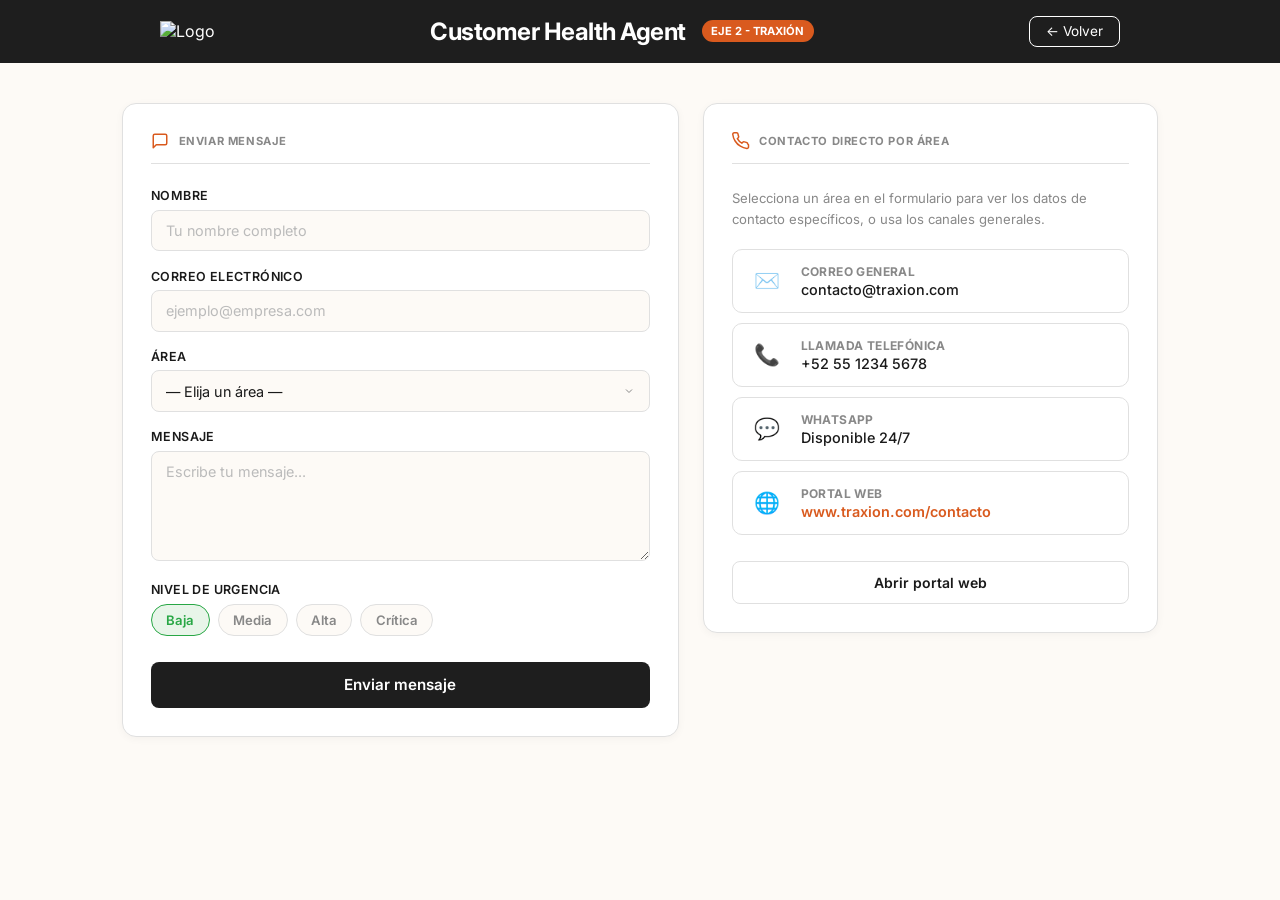
==== commit e82d3e18: "contacto botones" ====
--- a/contacto_areas.html
+++ b/contacto_areas.html
@@ -82,7 +82,7 @@
                 </div>
             </div>
 
-            <button class="btn-send" id="btnEnviar">Enviar mensaje</button>
+            <button class="btn-send btn-primary" id="btnEnviar">Enviar mensaje</button>
         </div>
 
         <!-- OPCIONES DE CONTACTO DIRECTO -->
--- a/css/styles.css
+++ b/css/styles.css
@@ -31,24 +31,19 @@
     padding: 1rem 10rem;
     background-color: var(--brand-dark);
     color: white;
-    flex-wrap: wrap;     
-    gap: 0.75rem;        
-    position: sticky;    /* Le dice al navegador que se "pegue" al hacer scroll */
-    top: 0;              /* Se pega exactamente en el tope (0 pixeles) de la pantalla */
-    z-index: 1000;       /* Asegura que la barra siempre pase por encima de las tarjetas y no por detrás */
+    flex-wrap: wrap;
+    gap: 0.75rem;
+    position: sticky;
+    top: 0;
+    z-index: 1000;
 }
 .topbar__logo { display: flex; align-items: center; gap: 1rem; flex-wrap: wrap; }
 .topbar__logo h1 { font-size: 1.5rem; font-weight: 700; letter-spacing: -0.5px; }
 .topbar__subtitle { color: #aaa; font-size: 0.85rem; margin-left: 1rem; }
-
-.topbar__filters { display: flex; gap: 0.5rem; flex-wrap: wrap; } /* ← flex-wrap NUEVO */
-
 /* =========================================
    3. DASHBOARD Y LAYOUT
    ========================================= */
-.logo{
-    height: 50px;
-}
+.logo { height: 50px; }
 
 .dashboard { max-width: 1280px; margin: 0 auto; padding: 2rem; }
 
@@ -66,8 +61,8 @@
     margin-bottom: 1.5rem;
     border-top: 1px solid var(--border-color);
     padding-top: 1.5rem;
-    flex-wrap: wrap;   
-    gap: 0.75rem;      
+    flex-wrap: wrap;
+    gap: 0.75rem;
 }
 .clients__header h2 { font-size: 1.2rem; font-weight: 600; }
 
@@ -78,79 +73,46 @@
 }
 
 /* =========================================
-   3.5. GRAFICAS (Grafica y agente)
+   3.5. SECCIÓN LOGÍSTICA (gráfica + panel)
    ========================================= */
 .Logistic {
     display: grid;
     grid-template-columns: 1.25fr 1fr;
-    gap: 1.5rem;
-    margin-bottom: 2rem;
-}
-
-.graphics, .panel-analisis {
+    gap: 1rem;
+    margin-bottom: 1.5rem;
+}
+
+.graphics,
+.panel-analisis {
     background: var(--bg-card);
     border-radius: 12px;
-    padding: 1.5rem;
+    padding: 1.1rem 1.25rem;
     box-shadow: var(--shadow);
     border: 1px solid var(--border-color);
     display: flex;
     flex-direction: column;
 }
 
-/* Encabezado de sección — igual que clients__header */
 .graphics h2 {
-    font-size: 1.2rem;
+    font-size: 1.05rem;
     font-weight: 600;
     color: var(--text-main);
-    padding-bottom: 1rem;
+    padding-bottom: 0.75rem;
     border-bottom: 1px solid var(--border-color);
     margin-bottom: 0;
 }
 
-/* Label "AGENTE AI" — igual que kpi-card__title */
-.panel-analisis__eyebrow {
-    font-size: 0.75rem;
-    font-weight: 700;
-    color: var(--brand-orange);
-    text-transform: uppercase;
-    letter-spacing: 0.5px;
-    margin-bottom: 0.35rem;
-}
-
-/* Título principal del panel */
-.panel-analisis h3 {
-    font-size: 1.2rem;
-    font-weight: 600;
-    color: var(--text-main);
-    padding-bottom: 1rem;
-    border-bottom: 1px solid var(--border-color);
-    margin-bottom: 1rem;
-}
-
-.panel-analisis p {
-    font-size: 0.875rem;
-    color: var(--text-muted);
-    line-height: 1.65;
-    flex: 1;
-    margin-bottom: 1.5rem;
-}
-
-.panel-analisis b {
-    color: var(--text-main);
-    font-weight: 600;
-}
-
 /* ── Gráfica de barras ── */
 .grafica {
-    height: 200px;
+    height: 160px;
     display: flex;
     align-items: flex-end;
     justify-content: space-around;
     position: relative;
     padding-bottom: 8px;
     border-bottom: 2px solid var(--border-color);
-    margin-top: 2rem;
-    margin-bottom: 1.25rem;
+    margin-top: 1rem;
+    margin-bottom: 1rem;
 }
 
 .meta {
@@ -164,14 +126,14 @@
 
 .meta span {
     position: absolute;
-    top: -7px;           /* Centra el número exactamente a la mitad de la línea */
-    right: 0;            /* Lo mueve a la derecha, donde se ve más limpio */
-    left: auto;          /* Anula el left:0 que estaba causando el problema */
+    top: -7px;
+    right: 0;
+    left: auto;
     font-size: 0.75rem;
     color: var(--text-muted);
     font-weight: 700;
-    background: var(--bg-card); /* Fondo blanco para que corte la línea punteada */
-    padding-left: 10px;  /* Le da un respiro visual antes de que empiece la línea */
+    background: var(--bg-card);
+    padding-left: 10px;
     line-height: 1;
 }
 
@@ -197,16 +159,16 @@
 
 .porcentaje {
     color: white;
-    font-size: 0.7rem;
+    font-size: 0.75rem;
     font-weight: 700;
 }
 
 .titulo-barra {
-    font-size: 8rem;
+    font-size: 0.78rem;
     font-weight: 500;
     color: var(--text-muted);
     text-align: center;
-    margin-top: 15px;
+    margin-top: 10px;
     line-height: 1.2;
     height: 28px;
 }
@@ -226,70 +188,239 @@
     color: var(--text-muted);
 }
 
-.estado .color {
-    width: 10px;
-    height: 10px;
-    border-radius: 3px;
-}
-
+.estado .color { width: 10px; height: 10px; border-radius: 3px; }
 .color.verde   { background-color: var(--success); }
 .color.amarillo { background-color: var(--warning); }
 .color.rojo    { background-color: var(--danger); }
 
-/* ── Botones del panel — reutilizan el sistema existente ── */
-.botones {
+/* ── Barras interactivas ── */
+.enlace-barra {
+    text-decoration: none;
+    color: inherit;
     display: flex;
     flex-direction: column;
-    gap: 0.75rem;
-}
+    align-items: center;
+    width: clamp(70px, 16vw, 100px);
+    z-index: 2;
+    height: 100%;
+    justify-content: flex-end;
+    cursor: pointer;
+    border-radius: 8px;
+    transition: transform 0.2s ease, background-color 0.2s ease;
+}
+
+.enlace-barra:hover {
+    transform: translateY(-5px);
+    background-color: rgba(0, 0, 0, 0.03);
+}
+
+.enlace-barra:hover .barra { filter: brightness(1.1); }
+.enlace-barra:hover .titulo-barra { color: var(--text-main); }
+.enlace-barra .grupo-barra { width: 100%; z-index: unset; }
+
+.enlace-barra.activa .barra {
+    filter: brightness(1.12);
+    box-shadow: 0 0 0 3px rgba(0,0,0,0.15);
+}
+
+/* =========================================
+   PANEL ANALISIS — default
+   ========================================= */
+.panel-analisis__eyebrow {
+    font-size: 0.75rem;
+    font-weight: 700;
+    color: var(--brand-orange);
+    text-transform: uppercase;
+    letter-spacing: 0.5px;
+    margin-bottom: 0.2rem;
+}
+
+.panel-analisis h3 {
+    font-size: 1.05rem;
+    font-weight: 600;
+    color: var(--text-main);
+    padding-bottom: 0.75rem;
+    border-bottom: 1px solid var(--border-color);
+    margin-bottom: 0.75rem;
+}
+
+.panel-analisis p {
+    font-size: 0.82rem;
+    color: var(--text-muted);
+    line-height: 1.55;
+    flex: 1;
+    margin-bottom: 1rem;
+}
+
+.panel-analisis b { color: var(--text-main); font-weight: 600; }
+
+.botones { display: flex; flex-direction: column; gap: 0.75rem; }
 
 .btn-contacto {
-   width: 100%;
-    padding: 0.85rem 1rem;
-    font-size: 0.9rem;
-    font-weight: 600; /* Letra un poco más gruesa para que se lea mejor */
+    width: 100%;
+    padding: 0.75rem 1rem;
+    font-size: 0.88rem;
+    font-weight: 600;
     text-align: center;
-    border-radius: 8px; /* Bordes redondeados modernos estilo píldora */
+    border-radius: 8px;
     cursor: pointer;
     transition: all 0.2s ease;
-     background-color: var(--bg-card);
-}
-.btn-contacto {
     border: 1px solid var(--border-color);
     color: var(--text-main);
     background-color: transparent;
 }
-
-.btn-contacto:hover {
-    background-color: #f0f0f0;
-    border-color: #bbb;
-}
-
-
-.btn-analisis {
+.btn-contacto:hover { background-color: #f0f0f0; border-color: #bbb; }
+
+/* =========================================
+   PANEL AREA — interactivo
+   ========================================= */
+.panel-default { display: flex; flex-direction: column; height: 100%; }
+.panel-default.hidden { display: none; }
+
+.panel-area {
+    display: none;
+    flex-direction: column;
+    height: 100%;
+    animation: fadeInPanel 0.25s ease;
+}
+.panel-area.visible { display: flex; }
+
+@keyframes fadeInPanel {
+    from { opacity: 0; transform: translateY(8px); }
+    to   { opacity: 1; transform: translateY(0); }
+}
+
+.panel-area__header {
+    display: flex;
+    align-items: flex-start;
+    justify-content: space-between;
+    margin-bottom: 0.6rem;
+    padding-bottom: 0.6rem;
+    border-bottom: 1px solid var(--border-color);
+}
+
+.panel-area__titulo {
+    font-size: 0.95rem;
+    font-weight: 600;
+    color: var(--text-main);
+    margin-top: 0.2rem;
+}
+
+.panel-area__cerrar {
+    background: none;
+    border: 1px solid var(--border-color);
+    cursor: pointer;
+    color: var(--text-muted);
+    font-size: 0.9rem;
+    line-height: 1;
+    padding: 4px 8px;
+    border-radius: 6px;
+    transition: all 0.15s;
+    flex-shrink: 0;
+}
+.panel-area__cerrar:hover {
+    background: var(--danger-light);
+    border-color: var(--danger);
+    color: var(--danger);
+}
+
+.panel-area__rendimiento {
+    display: flex;
+    align-items: center;
+    gap: 0.75rem;
+    margin-bottom: 0.6rem;
+}
+
+.panel-area__valor {
+    font-size: 1.6rem;
+    font-weight: 700;
+    line-height: 1;
+    min-width: 50px;
+}
+
+.panel-area__barra-bg {
     flex: 1;
-    padding: 0.7rem 1rem;
+    height: 6px;
+    background: var(--border-color);
+    border-radius: 6px;
+    overflow: hidden;
+}
+
+.panel-area__barra-fill {
+    height: 100%;
+    border-radius: 6px;
+    width: 0%;
+    transition: width 0.6s cubic-bezier(0.34, 1.56, 0.64, 1);
+}
+
+/* KPIs: 4 en fila */
+.panel-area__kpis {
+    display: grid;
+    grid-template-columns: repeat(4, 1fr);
+    gap: 0.45rem;
+    margin-bottom: 0.6rem;
+}
+
+.panel-kpi {
+    background: var(--bg-app);
+    border: 1px solid var(--border-color);
+    border-radius: 8px;
+    padding: 0.45rem 0.6rem;
+}
+
+.panel-kpi__label {
+    font-size: 0.6rem;
+    font-weight: 700;
+    text-transform: uppercase;
+    letter-spacing: 0.4px;
+    color: var(--text-muted);
+    margin-bottom: 0.1rem;
+}
+
+.panel-kpi__valor {
+    font-size: 0.95rem;
+    font-weight: 700;
+    color: var(--text-main);
+    line-height: 1.1;
+}
+.panel-kpi__valor.danger  { color: var(--danger); }
+.panel-kpi__valor.warning { color: var(--warning); }
+.panel-kpi__valor.success { color: var(--success); }
+
+.panel-kpi__meta {
+    font-size: 0.62rem;
+    color: var(--text-muted);
+    margin-top: 0.1rem;
+}
+
+.panel-area__resumen {
+    font-size: 0.78rem;
+    color: var(--text-muted);
+    line-height: 1.5;
+    margin-bottom: 0.6rem;
+    flex: 1;
+}
+
+.btn-diagnostico-completo {
+    width: 100%;
+    padding: 0.65rem 1rem;
+    background: var(--brand-dark);
+    color: white;
+    border: none;
+    border-radius: 8px;
     font-size: 0.85rem;
-    font-weight: 500;
-    text-align: center;
-    border-radius: 8px;
-    border: 1px solid #000;
-    background-color: #000;
-    color: #fff;
+    font-weight: 600;
+    font-family: 'Inter', sans-serif;
     cursor: pointer;
-    transition: all 0.2s ease;
-}
-.btn-analisis:hover {
-    background-color: #333;
-    box-shadow: 0 4px 8px rgba(0,0,0,0.15);
-    transform: translateY(-1px);
-}
-
-@media (max-width: 900px) {
-    .Logistic { grid-template-columns: 1fr; }
-    .barra { width: clamp(35px, 9vw, 55px); } /* ← Barras más anchas en móvil */
-    .grupo-barra { width: clamp(50px, 12vw, 70px); }
-}
+    text-decoration: none;
+    display: flex;
+    align-items: center;
+    justify-content: center;
+    gap: 0.5rem;
+    transition: background 0.2s, transform 0.15s;
+}
+.btn-diagnostico-completo:hover { background: #333; transform: translateY(-1px); }
+
 /* =========================================
    4. TARJETAS (CARDS)
    ========================================= */
@@ -314,7 +445,7 @@
     padding: 24px;
 }
 
-.card--danger { border-top: 4px solid var(--danger); }
+.card--danger  { border-top: 4px solid var(--danger); }
 .card--warning { border-top: 4px solid var(--warning); }
 .card--success { border-top: 4px solid var(--success); }
 
@@ -323,7 +454,7 @@
     justify-content: space-between;
     align-items: flex-start;
     margin-bottom: 1rem;
-    gap: 0.5rem;         
+    gap: 0.5rem;
 }
 
 .client-card__name { font-size: 1.1rem; font-weight: 600; margin-bottom: 0.2rem; }
@@ -351,25 +482,44 @@
     font-size: 0.7rem;
     font-weight: 700;
     text-transform: uppercase;
-    white-space: nowrap;  
-    flex-shrink: 0;       
-}
-.badge--brand { background-color: var(--brand-orange); color: white; border-radius: 20px; }
-.badge--danger-light { background-color: var(--danger-light); color: var(--danger); }
+    white-space: nowrap;
+    flex-shrink: 0;
+}
+.badge--brand         { background-color: var(--brand-orange); color: white; border-radius: 20px; }
+.badge--danger-light  { background-color: var(--danger-light);  color: var(--danger); }
 .badge--warning-light { background-color: var(--warning-light); color: var(--warning); }
 .badge--success-light { background-color: var(--success-light); color: var(--success); }
 
+.topbar__filters { display: flex; gap: 0.5rem; flex-wrap: wrap; }
+
+/* Botón pill base */
 .btn--pill {
+    display: flex;
+    justify-content: space-between;
     padding: 0.4rem 1rem;
-    border-radius: 20px;
-    background: transparent;
+    border-radius: 8px;
     border: 1px solid #444;
-    color: #ccc;
+    color: #ffffff;
+    background-color: transparent;
     cursor: pointer;
     font-size: 0.85rem;
     white-space: nowrap;
-}
-.btn--pill.active { border-color: white; color: white; }
+    transition: all 0.2s;
+}
+.btn--pill:hover { border-color: #fff; color: #fff; }
+.btn--pill.active { border-color: #fff; color: #fff; }
+
+/* Pill sobre fondo claro (dentro de clients__header u otras secciones claras) */
+.clients__header .btn--pill,
+.header-actions .btn--pill {
+    background-color: #f9f9f9;
+    border-color: #bbbbbb;
+    color: #333;
+}
+.clients__header .btn--pill:hover,
+.header-actions .btn--pill:hover { background-color: #e2e2e2; color: #000; border-color: #999; }
+.clients__header .btn--pill.active,
+.header-actions .btn--pill.active { background-color: #1e1e1e; border-color: #1e1e1e; color: #fff; }
 
 .client-card__actions {
     display: flex;
@@ -408,28 +558,38 @@
     transition: all 0.3s ease;
 }
 .search-bar:focus {
-    border-color: var(--border-color);
     box-shadow: 0 0 0 4px rgba(221,177,157,0.1);
     width: 350px;
 }
 
-.text-danger { color: var(--danger); }
+.header-actions {
+    display: flex;
+    align-items: center;
+    gap: 1rem; /* Espacio entre los botones y el buscador */
+    flex-wrap: wrap;
+}
+
+.text-danger  { color: var(--danger); }
 .text-warning { color: var(--warning); }
 .text-success { color: var(--success); }
-.text-main { color: var(--text-main); }
-
-/* =========================================
-   6. RESPONSIVE  ← TODO NUEVO
+.text-main    { color: var(--text-main); }
+
+/* =========================================
+   6. RESPONSIVE
    ========================================= */
 @media (max-width: 1100px) {
     .topbar { padding: 1rem 2rem; }
 }
 
 @media (max-width: 900px) {
+    .Logistic { grid-template-columns: 1fr; }
     .kpi-summary { grid-template-columns: repeat(2, 1fr); }
     .clients__grid { grid-template-columns: repeat(2, 1fr); }
     .search-bar { width: 220px; }
     .search-bar:focus { width: 240px; }
+    .barra { width: clamp(35px, 9vw, 55px); }
+    .grupo-barra { width: clamp(50px, 12vw, 70px); }
+    .panel-area__kpis { grid-template-columns: repeat(2, 1fr); }
 }
 
 @media (max-width: 600px) {
@@ -446,6 +606,6 @@
     .btn--outline-full { font-size: 0.78rem; padding: 0.6rem 0.4rem; }
 }
 
-.grafica { height: 220px; margin-top: 1.5rem; }
-.titulo-barra { font-size: 0.8rem; }
-.porcentaje { font-size: 0.8rem; }+.kpi-card__value.danger  { color: var(--danger); }
+.kpi-card__value.warning { color: var(--warning); }
+.kpi-card__value.success { color: var(--success); }
